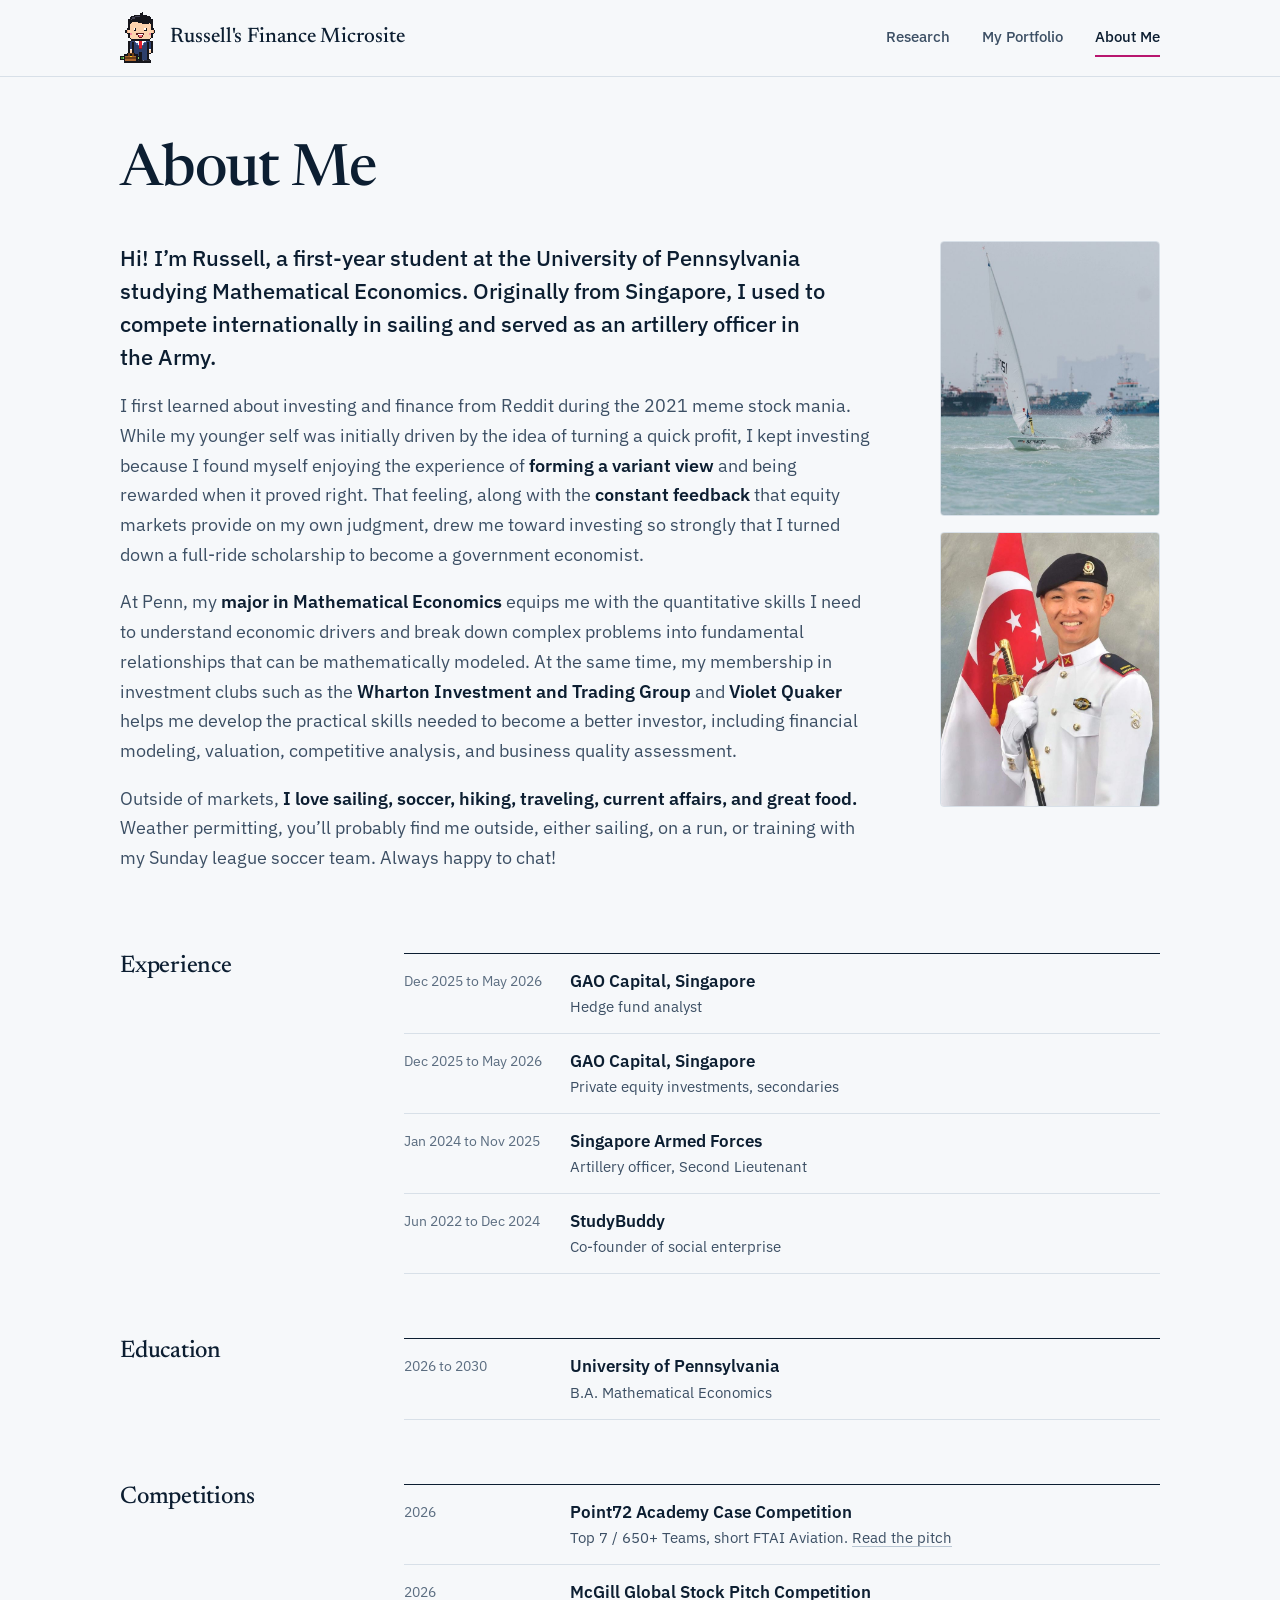
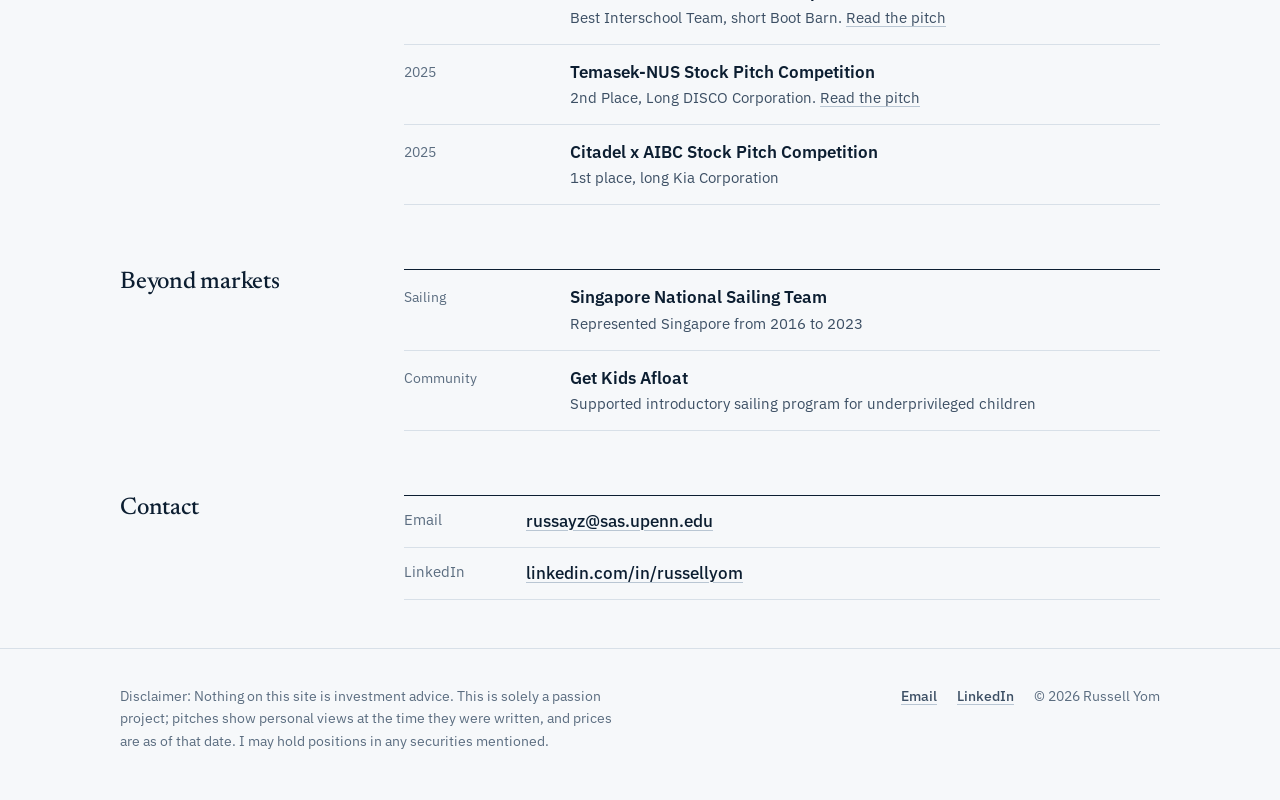
==== about/index.html @ e43e2efc "About Me: make the opening paragraph a larger lead Co-Authored-By: Claude Opus 5.5 <noreply@anthropi" ====
<!doctype html>
<html lang="en">
<head>
<meta charset="utf-8">
<meta name="viewport" content="width=device-width, initial-scale=1">
<meta name="robots" content="noindex, nofollow">
<meta name="googlebot" content="noindex, nofollow">
<title>About Me | Russell Yom</title>
<meta name="description" content="Russell Yom: Mathematical Economics at Penn, former hedge fund analyst at GAO Capital, Singapore national sailor.">
<meta name="author" content="Russell Yom">
<meta name="theme-color" content="#f6f8fa" media="(prefers-color-scheme: light)">
<meta name="theme-color" content="#0b1726" media="(prefers-color-scheme: dark)">
<meta property="og:type" content="website">
<meta property="og:site_name" content="Russell Yom">
<meta property="og:title" content="About Me | Russell Yom">
<meta property="og:description" content="Russell Yom: Mathematical Economics at Penn, former hedge fund analyst at GAO Capital, Singapore national sailor.">
<meta property="og:url" content="https://russayz.github.io/about/">
<meta property="og:image" content="https://russayz.github.io/assets/img/og.png">
<meta property="og:image:width" content="1200">
<meta property="og:image:height" content="630">
<meta name="twitter:card" content="summary_large_image">
<link rel="icon" href="/assets/img/favicon.svg?v=2" type="image/svg+xml">
<link rel="preload" href="/assets/fonts/newsreader-latin-opsz.woff2" as="font" type="font/woff2" crossorigin>
<link rel="preload" href="/assets/fonts/ibm-plex-sans-latin-400-normal.woff2" as="font" type="font/woff2" crossorigin>
<link rel="stylesheet" href="/assets/css/site.css?v=20261125g">
</head>
<body>
<a class="skip-link" href="#main">Skip to content</a>
<header class="site-header">
  <div class="wrap">
    <a class="brand" href="/" aria-label="Russell Yom, home"><img class="brand-mark" src="/assets/img/logo.svg?v=2" alt="" width="28" height="38"><span class="brand-name">Russell's Finance Microsite</span></a>
    <nav class="site-nav" aria-label="Main"><ul><li><a href="/research/">Research</a></li><li><a href="/track-record/">My Portfolio</a></li><li><a href="/about/" aria-current="page">About Me</a></li></ul></nav>
  </div>
</header>
<main id="main">
<div class="wrap">
  <header class="page-head">
    <h1>About Me</h1>
  </header>

  <!-- ===== ABOUT ME: write-up and two photos ===== -->
  <div class="about-me about-me-page">
    <div class="about-photos">
      <figure>
        <img src="/assets/img/about-sailing.jpg" alt="Russell racing a Laser dinghy through spray, with ships at anchor behind" width="720" height="900" loading="lazy">
      </figure>
      <figure>
        <img src="/assets/img/about-officer.jpg" alt="Russell in white ceremonial uniform holding a sword, in front of the Singapore flag" width="720" height="900" loading="lazy">
      </figure>
    </div>
    <div class="about-me-text prose">
      <p>Hi! I’m Russell, a first-year student at the University of Pennsylvania studying Mathematical Economics. Originally from Singapore, I used to compete internationally in sailing and served as an artillery officer in the Army.</p>
      <p>I first learned about investing and finance from Reddit during the 2021 meme stock mania. While my younger self was initially driven by the idea of turning a quick profit, I kept investing because I found myself enjoying the experience of <strong>forming a variant view</strong> and being rewarded when it proved right. That feeling, along with the <strong>constant feedback</strong> that equity markets provide on my own judgment, drew me toward investing so strongly that I turned down a full-ride scholarship to become a government economist.</p>
      <p>At Penn, my <strong>major in Mathematical Economics</strong> equips me with the quantitative skills I need to understand economic drivers and break down complex problems into fundamental relationships that can be mathematically modeled. At the same time, my membership in investment clubs such as the <strong>Wharton Investment and Trading Group</strong> and <strong>Violet Quaker</strong> helps me develop the practical skills needed to become a better investor, including financial modeling, valuation, competitive analysis, and business quality assessment.</p>
      <p>Outside of markets, <strong>I love sailing, soccer, hiking, traveling, current affairs, and great food.</strong> Weather permitting, you’ll probably find me outside, either sailing, on a run, or training with my Sunday league soccer team. Always happy to chat!</p>
    </div>
  </div>

  <div class="about-grid">
    <h2>Experience</h2>
    <ol class="timeline">
      <li><span class="when">Dec 2025 to May 2026</span><span class="what"><strong>GAO Capital, Singapore</strong><span>Hedge fund analyst</span>
      <li><span class="when">Dec 2025 to May 2026</span><span class="what"><strong>GAO Capital, Singapore</strong><span>Private equity investments, secondaries</span>
      <li><span class="when">Jan 2024 to Nov 2025</span><span class="what"><strong>Singapore Armed Forces</strong><span>Artillery officer, Second Lieutenant</span>
      <li><span class="when">Jun 2022 to Dec 2024</span><span class="what"><strong>StudyBuddy</strong><span>Co-founder of social enterprise</span>
    </ol>
  </div>

  <div class="about-grid">
    <h2>Education</h2>
    <ol class="timeline">
      <li><span class="when">2026 to 2030</span><span class="what"><strong>University of Pennsylvania</strong><span>B.A. Mathematical Economics</span></span></li>
    </ol>
  </div>

  <div class="about-grid">
    <h2>Competitions</h2>
    <ol class="timeline">
      <li><span class="when">2026</span><span class="what"><strong>Point72 Academy Case Competition</strong><span>Top 7 / 650+ Teams, short FTAI Aviation. <a href="/research/ftai-aviation/">Read the pitch</a></span></span></li>
      <li><span class="when">2026</span><span class="what"><strong>McGill Global Stock Pitch Competition</strong><span>Best Interschool Team, short Boot Barn. <a href="/research/boot-barn/">Read the pitch</a></span></span></li>
      <li><span class="when">2025</span><span class="what"><strong>Temasek-NUS Stock Pitch Competition</strong><span>2nd Place, Long DISCO Corporation. <a href="/research/disco/">Read the pitch</a></span></span></li>
      <li><span class="when">2025</span><span class="what"><strong>Citadel x AIBC Stock Pitch Competition</strong><span>1st place, long Kia Corporation</span></span></li>
    </ol>
  </div>

  <div class="about-grid">
    <h2>Beyond markets</h2>
    <ol class="timeline">
      <li><span class="when">Sailing</span><span class="what"><strong>Singapore National Sailing Team</strong><span>Represented Singapore from 2016 to 2023</span></span></li>
      <li><span class="when">Community</span><span class="what"><strong>Get Kids Afloat</strong><span>Supported introductory sailing program for underprivileged children</span>
    </ol>
  </div>

  <div class="about-grid" id="contact">
    <h2>Contact</h2>
    <ul class="contact-list">
      <li><span>Email</span><a href="mailto:russayz@sas.upenn.edu">russayz@sas.upenn.edu</a></li>
      <li><span>LinkedIn</span><a href="https://www.linkedin.com/in/russellyom" rel="noopener">linkedin.com/in/russellyom</a></li>
    </ul>
  </div>
</div>
</main>
<footer class="site-footer">
  <div class="wrap footer-grid">
    <p>Disclaimer: Nothing on this site is investment advice. This is solely a passion project; pitches show personal views at the time they were written, and prices are as of that date. I may hold positions in any securities mentioned.</p>
    <ul class="footer-links">
      <li><a href="mailto:russayz@sas.upenn.edu">Email</a></li>
      <li><a href="https://www.linkedin.com/in/russellyom" rel="noopener">LinkedIn</a></li>
      <li><span>&copy; 2026 Russell Yom</span></li>
    </ul>
  </div>
</footer>
</body>
</html>
---- assets/css/site.css ----
/* Russell Yom: site styles
   Palette: cool chart-paper white, navy ink, chart magenta for the track record line. */

@font-face {
  font-family: "Newsreader";
  font-style: normal;
  font-weight: 200 800;
  font-display: swap;
  src: url("/assets/fonts/newsreader-latin-opsz.woff2") format("woff2-variations"),
       url("/assets/fonts/newsreader-latin-opsz.woff2") format("woff2");
}
@font-face {
  font-family: "IBM Plex Sans";
  font-style: normal;
  font-weight: 400;
  font-display: swap;
  src: url("/assets/fonts/ibm-plex-sans-latin-400-normal.woff2") format("woff2");
}
@font-face {
  font-family: "IBM Plex Sans";
  font-style: italic;
  font-weight: 400;
  font-display: swap;
  src: url("/assets/fonts/ibm-plex-sans-latin-400-italic.woff2") format("woff2");
}
@font-face {
  font-family: "IBM Plex Sans";
  font-style: normal;
  font-weight: 500;
  font-display: swap;
  src: url("/assets/fonts/ibm-plex-sans-latin-500-normal.woff2") format("woff2");
}
@font-face {
  font-family: "IBM Plex Sans";
  font-style: normal;
  font-weight: 600;
  font-display: swap;
  src: url("/assets/fonts/ibm-plex-sans-latin-600-normal.woff2") format("woff2");
}

:root {
  color-scheme: light;
  --paper: #f6f8fa;
  --surface: #ffffff;
  --ink: #0c1e31;
  --ink-2: #3c4f64;
  --ink-3: #5b6d80;
  --rule: #d8e0e8;
  --rule-strong: #b9c6d3;
  --grid: #e3eaf0;
  --tint: #eaf2f7;
  --accent: #b8166f;
  --accent-ink: #9c105d;
  --long-ink: #0d6a41;
  --long-bg: #e2f2e9;
  --short-ink: #a3211a;
  --short-bg: #fbe8e5;
  --bar: #3c5a78;

  /* chart series: validated categorical set (light surface) */
  --s-portfolio: #b8166f;
  --s-spx: #2a78d6;
  --s-vt: #159a6c;
  --s-efa: #d99400;

  --serif: "Newsreader", "Iowan Old Style", "Palatino Linotype", Georgia, serif;
  --sans: "IBM Plex Sans", "Helvetica Neue", Arial, system-ui, sans-serif;

  --measure: 80ch;
  --wrap: 1120px;
  --gutter: clamp(20px, 4vw, 40px);
  --radius: 6px;
}

@media (prefers-color-scheme: dark) {
  :root {
    color-scheme: dark;
    --paper: #0b1726;
    --surface: #0f1d2e;
    --ink: #e8eef4;
    --ink-2: #b6c3d0;
    --ink-3: #8fa0b2;
    --rule: #22364b;
    --rule-strong: #34506b;
    --grid: #1b2d42;
    --tint: #102338;
    --accent: #de52a3;
    --accent-ink: #ef7dbd;
    --long-ink: #5fd09c;
    --long-bg: #103424;
    --short-ink: #ff8a7e;
    --short-bg: #3a1714;
    --bar: #7fa4c8;

    --s-portfolio: #de52a3;
    --s-spx: #4489dc;
    --s-vt: #0e9f6a;
    --s-efa: #c08410;
  }
}

/* ---------- base ---------- */
*, *::before, *::after { box-sizing: border-box; }
html { -webkit-text-size-adjust: 100%; scroll-behavior: smooth; }
@media (prefers-reduced-motion: reduce) { html { scroll-behavior: auto; } }
body {
  margin: 0;
  background: var(--paper);
  color: var(--ink);
  font-family: var(--sans);
  font-size: 17px;
  line-height: 1.6;
  font-kerning: normal;
  text-rendering: optimizeLegibility;
  -webkit-font-smoothing: antialiased;
}
img { max-width: 100%; height: auto; display: block; }
a { color: inherit; text-decoration-color: var(--rule-strong); text-underline-offset: 0.2em; text-decoration-thickness: 1px; }
a:hover { color: var(--accent-ink); text-decoration-color: currentColor; }
:focus-visible { outline: 2px solid var(--accent); outline-offset: 3px; border-radius: 2px; }
p { margin: 0; }
h1, h2, h3, h4 { margin: 0; font-family: var(--serif); font-weight: 500; font-optical-sizing: auto; color: var(--ink); text-wrap: balance; }
h1 { font-size: clamp(38px, 5.2vw, 58px); line-height: 1.04; letter-spacing: -0.018em; }
h2 { font-size: clamp(26px, 2.6vw, 32px); line-height: 1.15; letter-spacing: -0.01em; }
h3 { font-size: 23px; line-height: 1.2; letter-spacing: -0.005em; }
h4 { font-family: var(--sans); font-size: 15px; font-weight: 600; line-height: 1.4; }
small, .small { font-size: 14px; }
strong { font-weight: 600; }
.num { font-variant-numeric: tabular-nums; }
.muted { color: var(--ink-3); }
.flow > * + * { margin-top: 1em; }
.prose { max-width: var(--measure); }
.prose p + p { margin-top: 1em; }
.visually-hidden { position: absolute !important; width: 1px; height: 1px; overflow: hidden; clip: rect(0 0 0 0); white-space: nowrap; }

.skip-link { position: absolute; left: 12px; top: -48px; background: var(--ink); color: var(--paper); padding: 8px 14px; border-radius: 4px; z-index: 10; text-decoration: none; }
.skip-link:focus { top: 12px; color: var(--paper); }

.wrap { max-width: var(--wrap); margin-inline: auto; padding-inline: var(--gutter); }

/* ---------- header ---------- */
.site-header { border-bottom: 1px solid var(--rule); background: var(--paper); }
.site-header .wrap { display: flex; align-items: center; justify-content: space-between; gap: 24px; min-height: 76px; }
.brand { display: inline-flex; align-items: center; gap: 12px; text-decoration: none; color: var(--ink); }
.brand:hover { color: var(--ink); }
.brand-mark { width: auto; height: 52px; flex: none; image-rendering: pixelated; }
.brand-name { font-family: var(--serif); font-size: 21px; font-weight: 500; letter-spacing: -0.005em; }
.site-nav ul { display: flex; gap: clamp(14px, 3vw, 32px); list-style: none; margin: 0; padding: 0; }
.site-nav a { display: inline-block; padding: 6px 0; font-size: 15px; font-weight: 500; color: var(--ink-2); text-decoration: none; border-bottom: 2px solid transparent; }
.site-nav a:hover { color: var(--ink); border-bottom-color: var(--rule-strong); }
.site-nav a[aria-current="page"] { color: var(--ink); border-bottom-color: var(--accent); }

@media (max-width: 560px) {
  .site-header .wrap { flex-direction: column; align-items: flex-start; gap: 4px; padding-block: 14px 6px; }
  .site-nav ul { gap: 22px; }
}

/* ---------- sections ---------- */
.section { padding-block: clamp(48px, 7vw, 84px); }
.section + .section { border-top: 1px solid var(--rule); }
.section-head { display: grid; grid-template-columns: minmax(0, 1fr) auto; align-items: baseline; column-gap: 16px; margin-bottom: 28px; }
.section-head > div { display: contents; }
.section-head h2 { grid-column: 1; grid-row: 1; }
.section-head .section-link { grid-column: 2; grid-row: 1; }
.section-head p { grid-column: 1 / -1; color: var(--ink-3); font-size: 15px; margin-top: 6px; }
.section-link { font-size: 15px; font-weight: 500; white-space: nowrap; }

/* ---------- hero ---------- */
.hero { padding-block: clamp(40px, 6vw, 76px) clamp(36px, 5vw, 56px); }
.hero-grid { display: grid; grid-template-columns: minmax(0, 1fr) minmax(0, 1.08fr); gap: clamp(32px, 5vw, 64px); align-items: start; }
.hero-name { font-size: clamp(52px, 8.4vw, 96px); line-height: 0.95; letter-spacing: -0.03em; font-weight: 500; }
.hero-lede { margin-top: 28px; font-size: 19px; line-height: 1.55; color: var(--ink-2); max-width: 34ch; }
.hero-lede strong { color: var(--ink); font-weight: 500; }
.hero-actions { margin-top: 30px; display: flex; flex-wrap: wrap; gap: 12px; }
.hero-facts { margin: 36px 0 0; padding: 0; list-style: none; border-top: 1px solid var(--rule); max-width: 440px; }
.hero-facts li { display: grid; grid-template-columns: 112px 1fr; gap: 12px; padding: 10px 0; border-bottom: 1px solid var(--rule); font-size: 15px; color: var(--ink-2); }
.hero-facts span:first-child { color: var(--ink-3); }

@media (max-width: 900px) {
  .hero-grid { grid-template-columns: 1fr; }
}

/* ---------- buttons ---------- */
.btn { display: inline-flex; align-items: center; gap: 8px; min-height: 44px; padding: 10px 18px; border-radius: 4px; font-size: 15px; font-weight: 500; text-decoration: none; border: 1px solid var(--rule-strong); color: var(--ink); background: var(--surface); }
.btn:hover { border-color: var(--ink); color: var(--ink); }
.btn-primary { background: var(--ink); border-color: var(--ink); color: var(--paper); }
.btn-primary:hover { background: var(--accent); border-color: var(--accent); color: #fff; }
.btn svg { width: 16px; height: 16px; flex: none; }

/* ---------- track record panel (home) ---------- */
.record-panel { background: var(--tint); border: 1px solid var(--rule); border-radius: var(--radius); padding: clamp(20px, 3vw, 28px); }
.record-top { display: block; }
.record-label { font-size: 15px; color: var(--ink-2); }
.record-figure { font-family: var(--sans); font-weight: 600; font-size: clamp(48px, 6vw, 64px); line-height: 1; letter-spacing: -0.02em; margin-top: 8px; }
.record-sub { font-size: 14px; color: var(--ink-3); margin-top: 8px; }
.record-compare { list-style: none; margin: 16px 0 0; padding: 0; display: flex; flex-wrap: wrap; gap: 6px 22px; font-size: 14px; color: var(--ink-2); }
.record-compare li { display: inline-flex; align-items: center; gap: 8px; }
.record-compare b { font-weight: 600; color: var(--ink); font-variant-numeric: tabular-nums; }
.record-foot { margin-top: 14px; display: flex; justify-content: space-between; gap: 12px; flex-wrap: wrap; font-size: 14px; color: var(--ink-3); }
.record-foot a { font-weight: 500; color: var(--ink); }

.key { display: inline-block; width: 16px; height: 0; border-top: 2px solid; border-radius: 2px; flex: none; }
.key-portfolio { border-color: var(--s-portfolio); border-top-width: 3px; }
.key-spx { border-color: var(--s-spx); }
.key-vt { border-color: var(--s-vt); }
.key-efa { border-color: var(--s-efa); }

/* ---------- charts ---------- */
.chart { position: relative; margin-top: 18px; }
.chart svg { display: block; width: 100%; height: auto; overflow: visible; }
.chart:focus-visible { outline-offset: 6px; }
.chart .grid line { stroke: var(--grid); stroke-width: 1; shape-rendering: crispEdges; }
.chart .grid line.zero { stroke: var(--rule-strong); }
.chart .axis text { fill: var(--ink-3); font-family: var(--sans); font-size: 12px; font-variant-numeric: tabular-nums; }
.chart .series path.line { fill: none; stroke-width: 2; stroke-linejoin: round; stroke-linecap: round; }
.chart .series.is-portfolio path.line { stroke-width: 2.5; }
.chart .series path.wash { stroke: none; opacity: 0.1; }
.chart .end-dot { stroke: var(--chart-surface, var(--surface)); stroke-width: 2; }
.chart .end-label { font-family: var(--sans); font-size: 12.5px; fill: var(--ink-2); font-variant-numeric: tabular-nums; }
.chart .end-label .v { font-weight: 600; fill: var(--ink); }
.chart .leader { stroke: var(--rule-strong); stroke-width: 1; }
.chart .crosshair { stroke: var(--ink-3); stroke-width: 1; shape-rendering: crispEdges; }
.chart .hover-dot { stroke: var(--chart-surface, var(--surface)); stroke-width: 2; }
.chart .draw-in { stroke-dasharray: var(--len); stroke-dashoffset: var(--len); animation: draw 1.6s cubic-bezier(.4,.1,.2,1) .25s forwards; }
@keyframes draw { to { stroke-dashoffset: 0; } }
@media (prefers-reduced-motion: reduce) { .chart .draw-in { animation: none; stroke-dashoffset: 0; } }

.record-panel .chart { --chart-surface: var(--tint); }

.tooltip { position: absolute; top: 0; left: 0; pointer-events: none; background: var(--surface); border: 1px solid var(--rule); border-radius: 4px; padding: 8px 10px; font-size: 13px; line-height: 1.45; box-shadow: 0 4px 16px rgba(12, 30, 49, 0.10); min-width: 168px; opacity: 0; transition: opacity .12s; z-index: 3; }
.tooltip.is-on { opacity: 1; }
.tooltip .t-date { color: var(--ink-3); margin-bottom: 4px; }
.tooltip .t-row { display: grid; grid-template-columns: 16px auto 1fr; align-items: center; gap: 8px; }
.tooltip .t-row b { font-weight: 600; font-variant-numeric: tabular-nums; text-align: left; }
.tooltip .t-row span:last-child { color: var(--ink-3); }

.legend { display: flex; flex-wrap: wrap; gap: 8px 20px; margin: 0; padding: 0; list-style: none; font-size: 14px; color: var(--ink-2); }
.legend li { display: inline-flex; align-items: center; gap: 8px; }

.toggles { display: flex; flex-wrap: wrap; gap: 8px; margin: 0; padding: 0; border: 0; }
.toggles legend { font-size: 14px; color: var(--ink-3); margin-bottom: 8px; padding: 0; }
.toggle { position: relative; }
.toggle input { position: absolute; opacity: 0; inset: 0; margin: 0; cursor: pointer; }
.toggle span { display: inline-flex; align-items: center; gap: 8px; min-height: 36px; padding: 6px 12px; border: 1px solid var(--rule-strong); border-radius: 999px; font-size: 14px; color: var(--ink-3); background: var(--surface); }
.toggle input:checked + span { color: var(--ink); border-color: var(--ink-2); }
.toggle input:not(:checked) + span .key { opacity: 0.35; }
.toggle input:focus-visible + span { outline: 2px solid var(--accent); outline-offset: 2px; }
.toggle.is-locked span { border-style: solid; color: var(--ink); cursor: default; }

.data-table { margin-top: 18px; font-size: 14px; }
.data-table summary { cursor: pointer; color: var(--ink-2); font-weight: 500; width: fit-content; }
.data-table summary:hover { color: var(--ink); }
.table-scroll { overflow-x: auto; margin-top: 12px; border: 1px solid var(--rule); border-radius: 4px; background: var(--surface); max-height: 420px; }

/* ---------- tables ---------- */
table { border-collapse: collapse; width: 100%; font-size: 15px; }
th, td { text-align: left; padding: 10px 14px; border-bottom: 1px solid var(--rule); vertical-align: top; }
thead th { font-size: 13px; font-weight: 500; color: var(--ink-3); background: var(--paper); position: sticky; top: 0; }
td.r, th.r { text-align: right; font-variant-numeric: tabular-nums; }
tbody tr:last-child td { border-bottom: 0; }
.table-wrap { overflow-x: auto; border-top: 1px solid var(--ink); }
.table-wrap table th, .table-wrap table td { padding-inline: 0 18px; }
.table-wrap thead th { background: transparent; position: static; }
.table-wrap td.r:last-child, .table-wrap th.r:last-child { padding-right: 0; }

/* ---------- call tags ---------- */
.call { display: inline-flex; align-items: center; gap: 6px; padding: 3px 10px 3px 8px; border-radius: 999px; font-size: 13px; font-weight: 600; line-height: 1.3; white-space: nowrap; }
.call svg { width: 12px; height: 12px; }
.call-long { color: var(--long-ink); background: var(--long-bg); }
.call-short { color: var(--short-ink); background: var(--short-bg); }

.meta { display: flex; flex-wrap: wrap; align-items: center; gap: 6px 16px; font-size: 14px; color: var(--ink-3); }
.ticker { font-weight: 600; color: var(--ink-2); letter-spacing: 0.01em; }

/* ---------- research list ---------- */
.research-list { list-style: none; margin: 0; padding: 0; border-top: 1px solid var(--ink); }
.research-item { display: grid; grid-template-columns: minmax(0, 0.92fr) minmax(0, 1.2fr); gap: clamp(20px, 4vw, 44px); padding-block: clamp(24px, 4vw, 36px); border-bottom: 1px solid var(--rule); align-items: start; }
.research-thumb { display: block; border: 1px solid var(--rule); border-radius: 4px; overflow: hidden; background: var(--surface); aspect-ratio: 16 / 9; }
.research-thumb img { width: 100%; height: 100%; object-fit: cover; transition: transform .4s ease; }
.research-thumb:hover img { transform: scale(1.02); }
@media (prefers-reduced-motion: reduce) { .research-thumb img { transition: none; } .research-thumb:hover img { transform: none; } }
.research-body h3 { margin-top: 12px; font-size: clamp(24px, 2.4vw, 30px); }
.research-body h3 a { text-decoration: none; }
.research-body h3 a:hover { color: var(--ink); text-decoration: underline; text-decoration-color: var(--accent); text-decoration-thickness: 2px; }
.research-dek { margin-top: 10px; color: var(--ink-2); max-width: 80ch; }
.research-figs { display: grid; grid-template-columns: repeat(3, minmax(0, max-content)); gap: 0 28px; margin: 18px 0 0; }
.research-figs div { display: flex; flex-direction: column-reverse; }
.research-figs dt { font-size: 13px; color: var(--ink-3); }
.research-figs dd { margin: 0; font-size: 18px; font-weight: 600; font-variant-numeric: tabular-nums; }
.research-venue { margin-top: 14px; font-size: 14px; color: var(--ink-3); }
.research-venue a { font-weight: 500; color: var(--ink); }
@media (max-width: 760px) {
  .research-item { grid-template-columns: 1fr; }
  .research-figs { grid-template-columns: repeat(3, minmax(0, 1fr)); gap: 0 16px; }
}

/* ---------- about strip (home) ---------- */
.about-strip { display: grid; grid-template-columns: minmax(0, 1fr) minmax(0, 1fr); gap: clamp(24px, 5vw, 64px); }
.timeline { list-style: none; margin: 0; padding: 0; border-top: 1px solid var(--ink); }
.timeline li { display: grid; grid-template-columns: 150px minmax(0, 1fr); gap: 16px; padding: 14px 0; border-bottom: 1px solid var(--rule); }
.timeline .when { font-size: 14px; color: var(--ink-3); font-variant-numeric: tabular-nums; padding-top: 2px; }
.timeline .what strong { display: block; font-weight: 600; }
.timeline .what span { display: block; color: var(--ink-2); font-size: 15px; }
.timeline .what p { margin-top: 6px; font-size: 15px; color: var(--ink-2); }
@media (max-width: 760px) {
  .about-strip { grid-template-columns: 1fr; }
  .timeline li { grid-template-columns: 1fr; gap: 2px; }
}

/* ---------- page header (inner pages) ---------- */
.page-head { padding-block: clamp(36px, 6vw, 64px) clamp(28px, 4vw, 40px); }
.crumbs { font-size: 14px; color: var(--ink-3); margin-bottom: 18px; }
.crumbs a { color: var(--ink-2); }
.page-head .lede { margin-top: 18px; font-size: 19px; color: var(--ink-2); max-width: 80ch; }
.page-head .meta { margin-bottom: 16px; }
.pitch-sub { margin-top: 14px; font-family: var(--serif); font-size: clamp(21px, 2.3vw, 26px); line-height: 1.3; color: var(--ink-2); max-width: 40ch; }
.team { margin-top: 18px; font-size: 15px; color: var(--ink-3); max-width: 80ch; }

/* key figures */
.figures { display: grid; grid-template-columns: repeat(4, minmax(0, 1fr)); margin: 0; border-top: 1px solid var(--ink); border-bottom: 1px solid var(--rule); }
.figures div { padding: 16px 20px 18px 0; display: flex; flex-direction: column-reverse; gap: 2px; }
.figures div + div { padding-left: 20px; border-left: 1px solid var(--rule); }
.figures dt { font-size: 13px; color: var(--ink-3); }
.figures dd { margin: 0; font-size: clamp(22px, 2.6vw, 30px); font-weight: 600; letter-spacing: -0.01em; line-height: 1.15; }
.figures dd small { font-size: 14px; font-weight: 500; color: var(--ink-3); letter-spacing: 0; }
@media (max-width: 760px) {
  .figures { grid-template-columns: repeat(2, minmax(0, 1fr)); }
  .figures div:nth-child(3) { padding-left: 0; border-left: 0; }
  .figures div:nth-child(n+3) { border-top: 1px solid var(--rule); }
}
.pitch-actions { display: flex; flex-wrap: wrap; gap: 12px; margin-top: 24px; }

/* pitch body */
.pitch-section { padding-block: clamp(36px, 5vw, 56px); border-top: 1px solid var(--rule); }
.pitch-section > h2 { margin-bottom: 20px; }
.pitch-section .intro { color: var(--ink-2); max-width: var(--measure); margin-bottom: 24px; }
.slide { margin: 0; }
.slide img { border: 1px solid var(--rule); border-radius: 4px; background: var(--surface); }
.slide figcaption { margin-top: 10px; font-size: 14px; color: var(--ink-3); }

.versus { border-top: 1px solid var(--ink); }
.versus-head, .versus-row { display: grid; grid-template-columns: minmax(150px, 0.8fr) minmax(0, 1fr) minmax(0, 1fr); gap: 24px; }
.versus-head { padding: 10px 0; font-size: 13px; color: var(--ink-3); border-bottom: 1px solid var(--rule); }
.versus-row { padding: 20px 0; border-bottom: 1px solid var(--rule); }
.versus-row h3 { font-size: 20px; }
.versus-row .num-label { display: block; font-family: var(--sans); font-size: 13px; color: var(--ink-3); font-weight: 400; margin-bottom: 4px; }
.versus-row p { font-size: 16px; color: var(--ink-2); }
.versus-row .ours { color: var(--ink); }
.versus-row .col-label { display: none; }
@media (max-width: 760px) {
  .versus-head { display: none; }
  .versus-row { grid-template-columns: 1fr; gap: 10px; }
  .versus-row .col-label { display: block; font-size: 13px; color: var(--ink-3); margin-bottom: 2px; }
}

.two-col { display: grid; grid-template-columns: minmax(0, 1fr) minmax(0, 1fr); gap: clamp(24px, 4vw, 48px); }
@media (max-width: 860px) { .two-col { grid-template-columns: 1fr; } }

.list-plain { list-style: none; margin: 0; padding: 0; }
.list-plain li { padding: 14px 0; border-bottom: 1px solid var(--rule); }
.list-plain li:first-child { border-top: 1px solid var(--ink); }
.list-plain h4 { margin-bottom: 4px; }
.list-plain p { font-size: 15px; color: var(--ink-2); }
.list-plain .when { display: block; font-size: 13px; color: var(--ink-3); margin-bottom: 2px; }

.bullets { margin: 0; padding-left: 1.1em; }
.bullets li + li { margin-top: 6px; }
.bullets li::marker { color: var(--ink-3); }

.deck-frame { border: 1px solid var(--rule); border-radius: 4px; overflow: hidden; background: var(--surface); }
.deck-frame object, .deck-frame iframe { display: block; width: 100%; height: min(78vh, 760px); border: 0; }
.deck-fallback { padding: 24px; color: var(--ink-2); }

.pitch-next { display: flex; justify-content: space-between; gap: 16px; flex-wrap: wrap; padding-block: 28px 8px; border-top: 1px solid var(--rule); font-size: 15px; }
.pitch-next a { font-weight: 500; }

/* ---------- track record page ---------- */
.stats { display: grid; grid-template-columns: repeat(4, minmax(0, 1fr)); margin: 0; border-top: 1px solid var(--ink); }
.stats div { padding: 18px 18px 20px 0; border-bottom: 1px solid var(--rule); display: flex; flex-direction: column-reverse; justify-content: flex-end; gap: 4px; }
.stats div:not(:nth-child(4n+1)) { padding-left: 18px; border-left: 1px solid var(--rule); }
.stats dt { font-size: 14px; color: var(--ink-2); }
.stats dt span { display: block; font-size: 13px; color: var(--ink-3); }
.stats dd { margin: 0; font-size: clamp(24px, 2.5vw, 32px); font-weight: 600; letter-spacing: -0.015em; line-height: 1.1; white-space: nowrap; }
.stats dd small { font-size: 0.5em; font-weight: 500; color: var(--ink-3); letter-spacing: 0; }
@media (max-width: 1000px) {
  .stats { grid-template-columns: repeat(2, minmax(0, 1fr)); }
  .stats div:not(:nth-child(4n+1)) { padding-left: 0; border-left: 0; }
  .stats div:nth-child(2n) { padding-left: 20px; border-left: 1px solid var(--rule); }
}

.chart-card { background: var(--surface); border: 1px solid var(--rule); border-radius: var(--radius); padding: clamp(16px, 3vw, 28px); }
.chart-card .chart { --chart-surface: var(--surface); }
.chart-card .series path.wash { opacity: 0.06; }
.chart-controls { display: flex; flex-wrap: wrap; justify-content: space-between; align-items: flex-end; gap: 16px; }
.chart-title { font-size: 15px; color: var(--ink-2); }
.chart-title b { display: block; font-family: var(--serif); font-weight: 500; font-size: 22px; color: var(--ink); }

.ctr { display: grid; grid-template-columns: minmax(0, 1fr) minmax(0, 1fr); gap: clamp(24px, 4vw, 48px); }
@media (max-width: 760px) { .ctr { grid-template-columns: 1fr; } }
.ctr-list { list-style: none; margin: 0; padding: 0; border-top: 1px solid var(--ink); }
.ctr-list li { display: grid; grid-template-columns: minmax(0, 1.1fr) minmax(0, 1fr) 64px; gap: 14px; align-items: center; padding: 11px 0; border-bottom: 1px solid var(--rule); font-size: 15px; }
.ctr-list .who b { display: block; font-weight: 600; }
.ctr-list .who span { display: block; font-size: 13px; color: var(--ink-3); white-space: nowrap; overflow: hidden; text-overflow: ellipsis; }
.ctr-bar { position: relative; height: 12px; }
.ctr-bar i { position: absolute; top: 0; height: 12px; background: var(--bar); border-radius: 0 4px 4px 0; }
.ctr-bar.neg i { right: 0; border-radius: 4px 0 0 4px; }
.ctr-list .v { text-align: right; font-weight: 600; font-variant-numeric: tabular-nums; }

.notes { font-size: 14px; color: var(--ink-3); max-width: 80ch; }
.notes p + p { margin-top: 8px; }

/* ---------- about page ---------- */
.about-grid { display: grid; grid-template-columns: 220px minmax(0, 1fr); gap: clamp(24px, 5vw, 64px); }
.about-grid + .about-grid { margin-top: clamp(40px, 6vw, 64px); }
.about-grid > h2 { font-size: 24px; }
@media (max-width: 760px) { .about-grid { grid-template-columns: 1fr; gap: 16px; } }

.contact-list { list-style: none; margin: 0; padding: 0; border-top: 1px solid var(--ink); }
.contact-list li { display: grid; grid-template-columns: 110px minmax(0, 1fr); gap: 12px; padding: 12px 0; border-bottom: 1px solid var(--rule); }
.contact-list span { color: var(--ink-3); font-size: 15px; }
.contact-list a { font-weight: 500; overflow-wrap: anywhere; }

/* ---------- footer ---------- */
.site-footer { border-top: 1px solid var(--rule); padding-block: 36px 48px; margin-top: clamp(24px, 4vw, 48px); font-size: 14px; color: var(--ink-3); }
.footer-grid { display: flex; flex-wrap: wrap; justify-content: space-between; gap: 18px 40px; }
.footer-grid p { max-width: 62ch; }
.footer-links { display: flex; gap: 20px; list-style: none; margin: 0; padding: 0; }
.footer-links a { color: var(--ink-2); font-weight: 500; }

/* ---------- print ---------- */
@media print {
  .site-header nav, .hero-actions, .pitch-actions, .data-table, .toggles, .skip-link { display: none !important; }
  body { background: #fff; font-size: 12pt; }
  .record-panel, .chart-card { break-inside: avoid; }
}

/* heading reset for the small panel label */
.record-label { font-family: var(--sans); font-weight: 400; letter-spacing: 0; line-height: 1.4; }
.hero + .section { padding-top: clamp(36px, 5vw, 56px); border-top: 1px solid var(--rule); }

/* review pass additions */
.record-risk { display: grid; grid-template-columns: repeat(4, auto); gap: 0; margin: 16px 0 0; border-top: 1px solid var(--rule); }
.record-risk div { display: flex; flex-direction: column-reverse; padding: 12px 12px 0 0; }
.record-risk div + div { padding-left: 12px; border-left: 1px solid var(--rule); }
.record-risk dt { font-size: 13px; color: var(--ink-3); }
.record-risk dd { margin: 0; font-size: 18px; font-weight: 600; }
@media (max-width: 520px) {
  .record-risk { grid-template-columns: repeat(2, minmax(0, 1fr)); }
  .record-risk div:nth-child(3) { padding-left: 0; border-left: 0; }
}
.toc { display: flex; flex-wrap: wrap; gap: 6px 22px; margin-top: 22px; font-size: 14px; }
.toc a { color: var(--ink-2); text-decoration: none; border-bottom: 1px solid var(--rule-strong); }
.toc a:hover { color: var(--accent-ink); border-bottom-color: currentColor; }
.methods { list-style: none; margin: 0; padding: 0; display: grid; grid-template-columns: repeat(2, minmax(0, 1fr)); column-gap: clamp(24px, 4vw, 48px); border-top: 1px solid var(--ink); }
.methods li { padding: 16px 0 18px; border-bottom: 1px solid var(--rule); }
.methods h4 { margin-bottom: 4px; }
.methods p { font-size: 15px; color: var(--ink-2); }
@media (max-width: 760px) { .methods { grid-template-columns: 1fr; } }
.pitch-section { scroll-margin-top: 16px; }
.record-risk div { justify-content: flex-end; }
.record-risk dt { white-space: nowrap; }
@media (min-width: 901px) and (max-width: 1180px) { .record-risk dt { font-size: 12px; } }
@media (min-width: 901px) and (max-width: 959px) {
  .record-risk { grid-template-columns: repeat(2, minmax(0, 1fr)); }
  .record-risk div:nth-child(3) { padding-left: 0; border-left: 0; }
}
.record-sub span { white-space: nowrap; }

/* about me: write-up with small photos at the side */
.about-me { display: grid; grid-template-columns: minmax(0, 1fr) 220px; gap: clamp(28px, 5vw, 72px); align-items: start; }
.about-me-text { grid-column: 1; grid-row: 1; }
.about-photos { grid-column: 2; grid-row: 1; display: grid; gap: 16px; }
.about-me-text p { font-size: 18px; line-height: 1.65; color: var(--ink-2); }
.about-me-text p:first-of-type { color: var(--ink); font-size: clamp(19px, 1.9vw, 22px); line-height: 1.5; font-weight: 500; margin-bottom: 0.4em; text-wrap: pretty; }
.about-me-text strong { color: var(--ink); font-weight: 600; }
.about-me-text h2 + p { margin-top: 18px; }
.about-photos figure { margin: 0; }
.about-photos img { width: 100%; aspect-ratio: 4 / 5; object-fit: cover; border-radius: 4px; border: 1px solid var(--rule); background: var(--surface); }
.about-photos figcaption { margin-top: 6px; font-size: 12.5px; line-height: 1.4; color: var(--ink-3); }
.about-me-page { margin-bottom: clamp(48px, 7vw, 80px); }
@media (max-width: 860px) {
  .about-me { grid-template-columns: minmax(0, 1fr) 170px; gap: 28px; }
}
@media (max-width: 600px) {
  .about-me { display: block; }
  .about-me::after { content: ""; display: table; clear: both; }
  .about-photos { float: right; width: 36%; max-width: 150px; margin: 4px 0 12px 16px; gap: 10px; }
  .about-me-text p { font-size: 17px; }
}

@media (max-width: 560px) { .brand-mark { height: 39px; } }
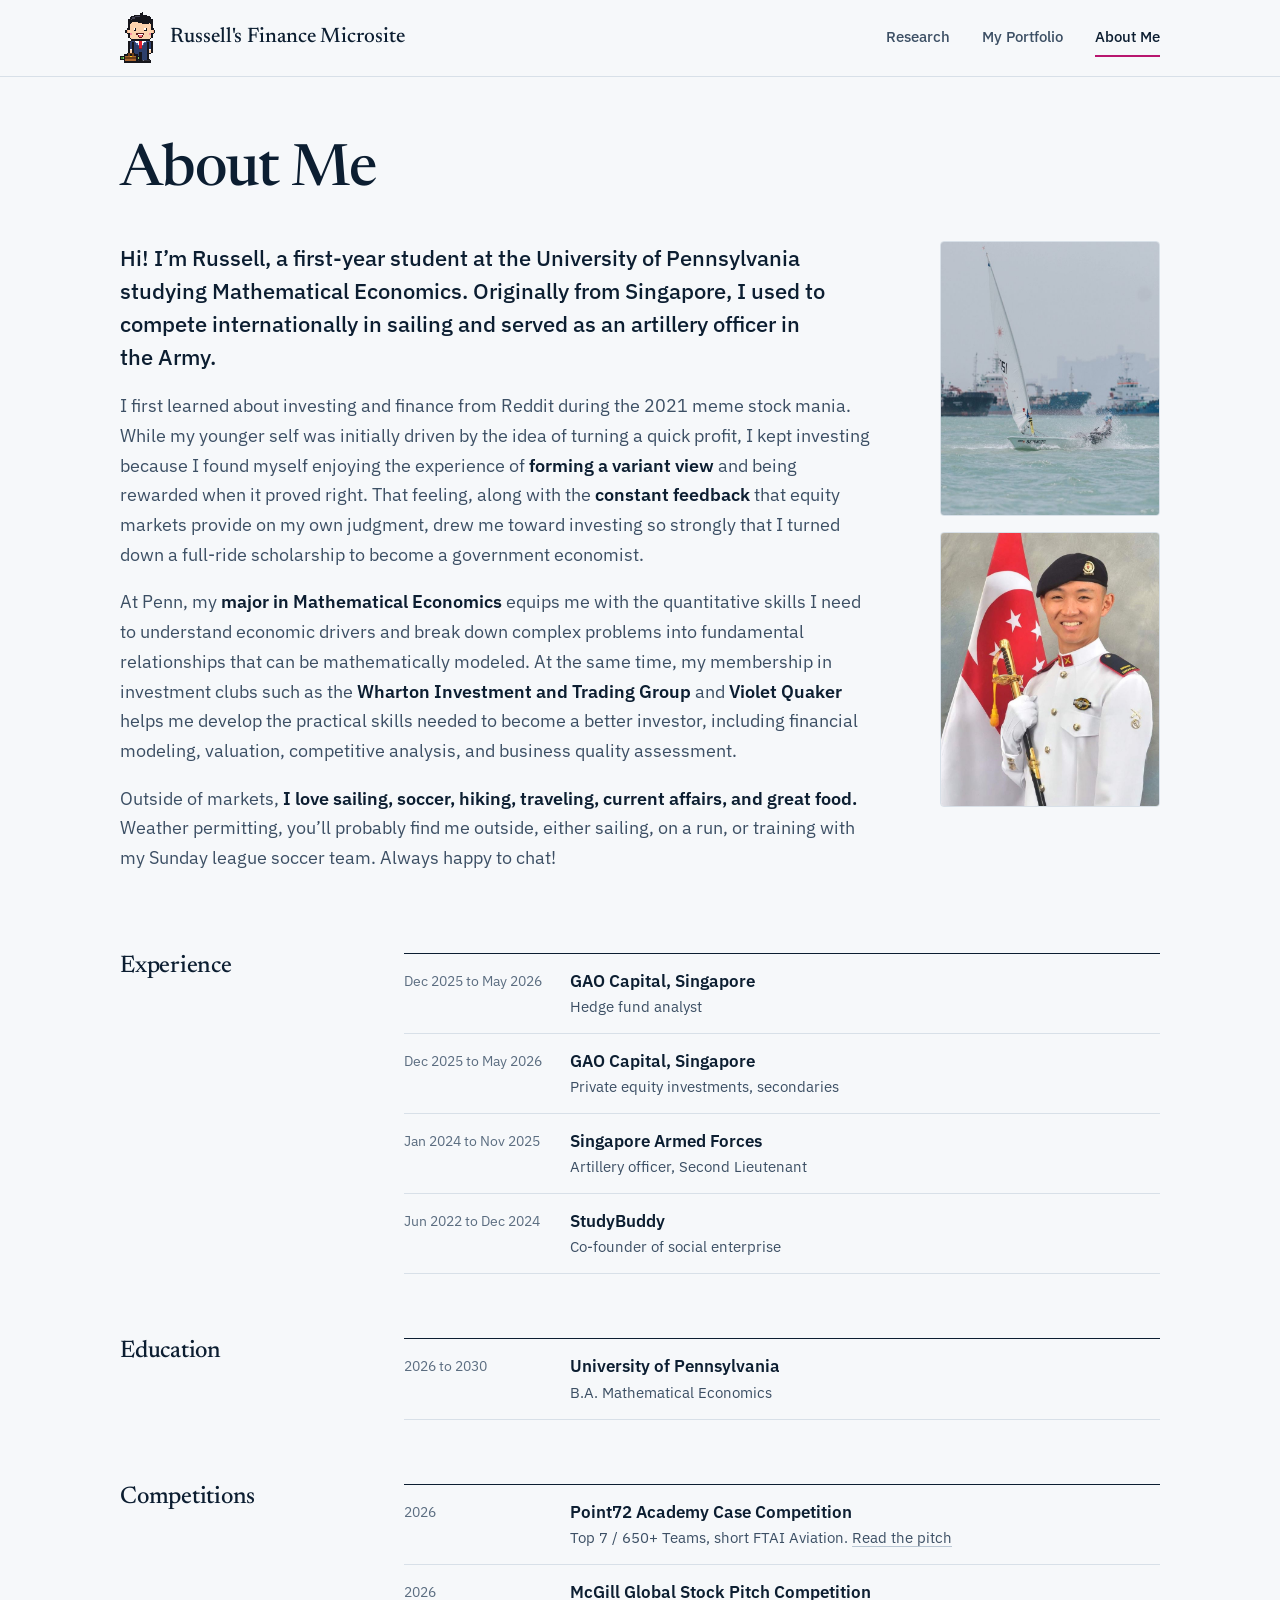
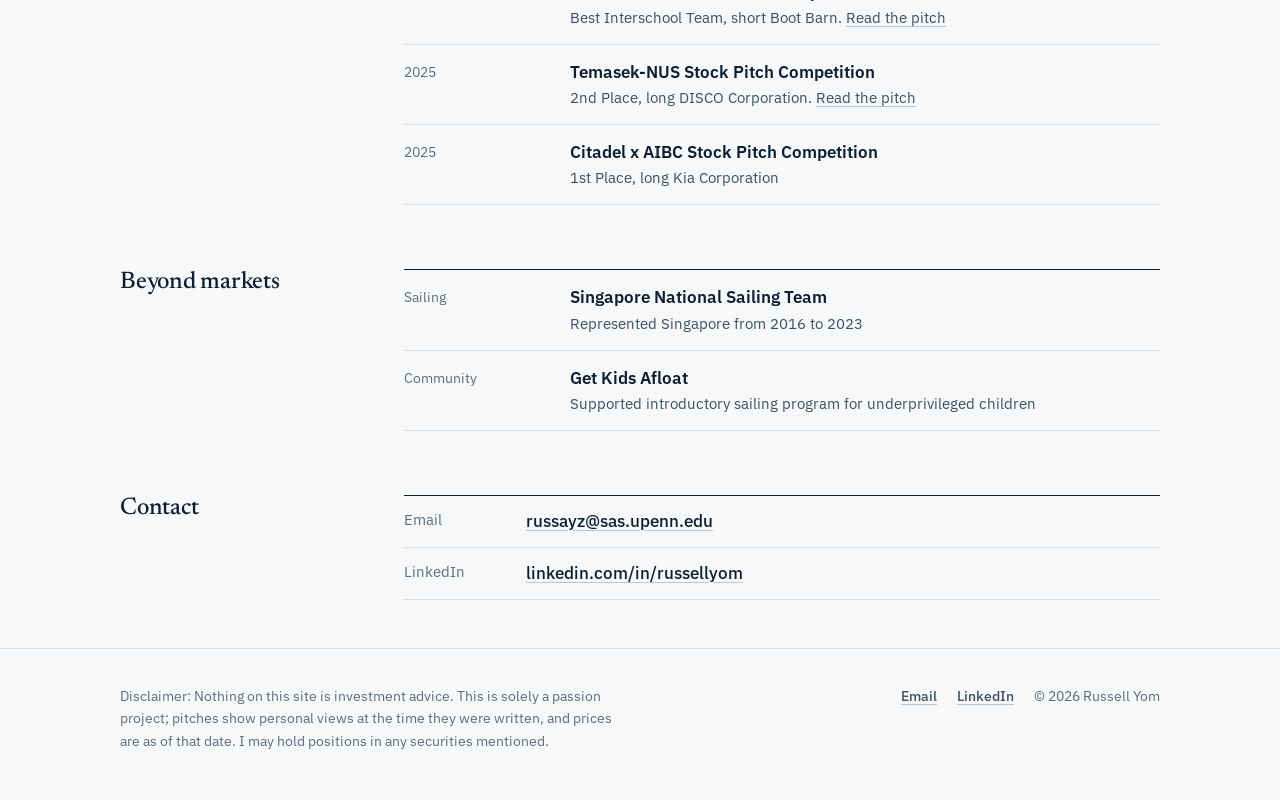
==== commit f9f1f31a: "Fix competition entries for 2025" ====
--- a/about/index.html
+++ b/about/index.html
@@ -78,8 +78,8 @@
     <ol class="timeline">
       <li><span class="when">2026</span><span class="what"><strong>Point72 Academy Case Competition</strong><span>Top 7 / 650+ Teams, short FTAI Aviation. <a href="/research/ftai-aviation/">Read the pitch</a></span></span></li>
       <li><span class="when">2026</span><span class="what"><strong>McGill Global Stock Pitch Competition</strong><span>Best Interschool Team, short Boot Barn. <a href="/research/boot-barn/">Read the pitch</a></span></span></li>
-      <li><span class="when">2025</span><span class="what"><strong>Temasek-NUS Stock Pitch Competition</strong><span>2nd Place, Long DISCO Corporation. <a href="/research/disco/">Read the pitch</a></span></span></li>
-      <li><span class="when">2025</span><span class="what"><strong>Citadel x AIBC Stock Pitch Competition</strong><span>1st place, long Kia Corporation</span></span></li>
+      <li><span class="when">2025</span><span class="what"><strong>Temasek-NUS Stock Pitch Competition</strong><span>2nd Place, long DISCO Corporation. <a href="/research/disco/">Read the pitch</a></span></span></li>
+      <li><span class="when">2025</span><span class="what"><strong>Citadel x AIBC Stock Pitch Competition</strong><span>1st Place, long Kia Corporation</span></span></li>
     </ol>
   </div>
 
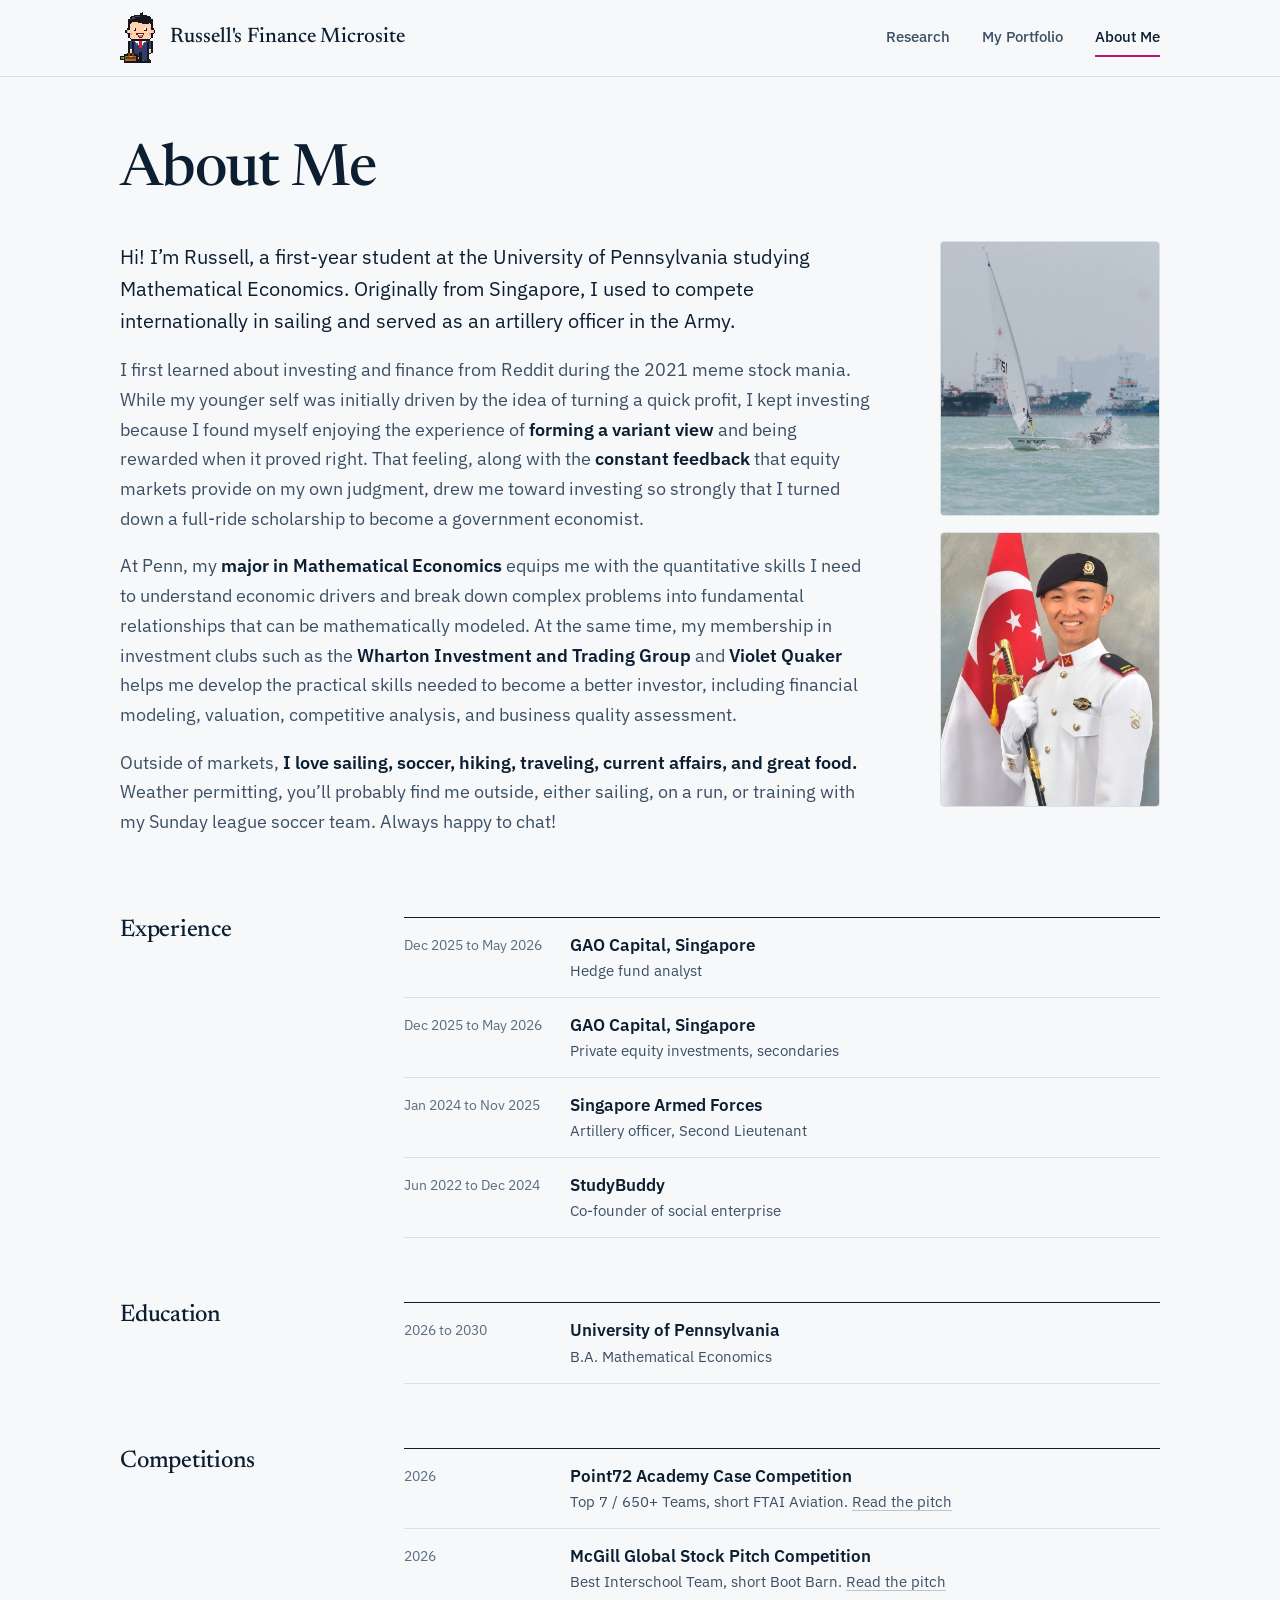
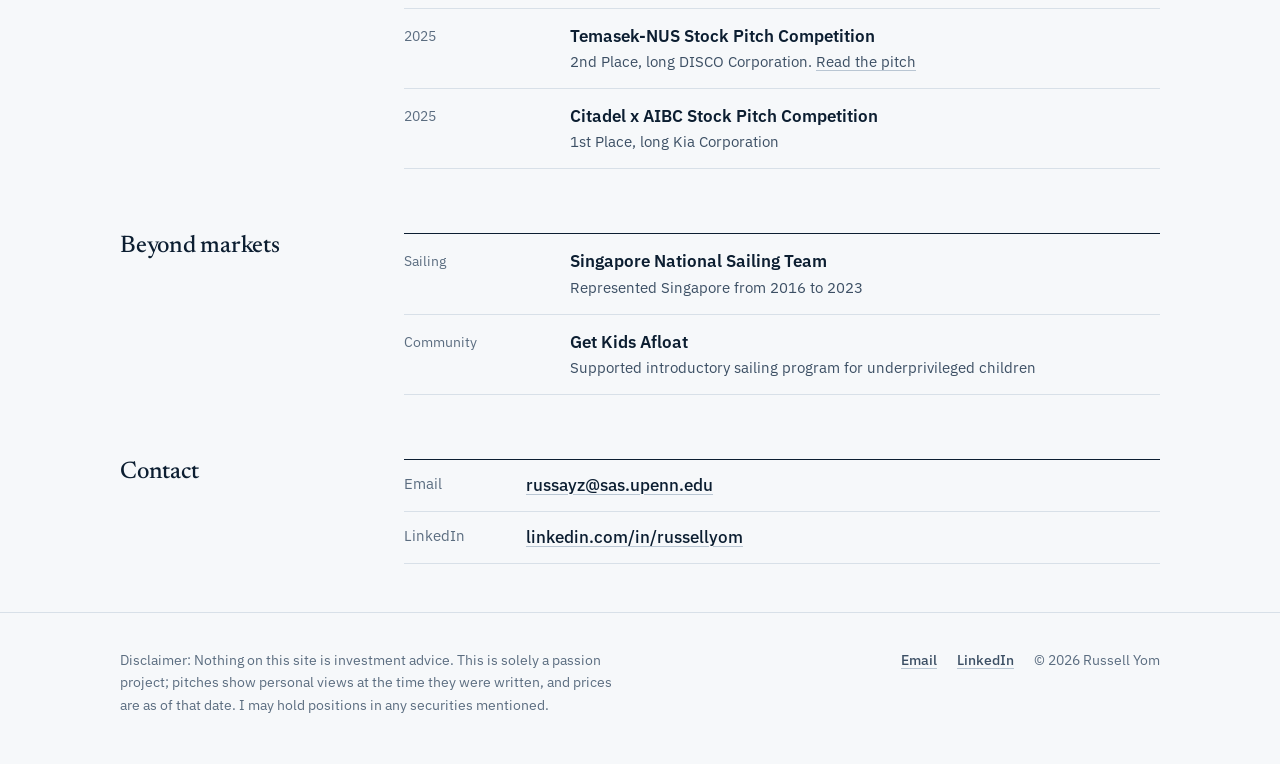
==== commit 93a0e8e4: "About Me: soften the opening lead paragraph Co-Authored-By: Claude Opus 5.5 <noreply@anthropic.com> " ====
--- a/about/index.html
+++ b/about/index.html
@@ -22,7 +22,7 @@
 <link rel="icon" href="/assets/img/favicon.svg?v=2" type="image/svg+xml">
 <link rel="preload" href="/assets/fonts/newsreader-latin-opsz.woff2" as="font" type="font/woff2" crossorigin>
 <link rel="preload" href="/assets/fonts/ibm-plex-sans-latin-400-normal.woff2" as="font" type="font/woff2" crossorigin>
-<link rel="stylesheet" href="/assets/css/site.css?v=20261125g">
+<link rel="stylesheet" href="/assets/css/site.css?v=20261125i">
 </head>
 <body>
 <a class="skip-link" href="#main">Skip to content</a>
--- a/assets/css/site.css
+++ b/assets/css/site.css
@@ -460,7 +460,7 @@
 .record-risk div { justify-content: flex-end; }
 .record-risk dt { white-space: nowrap; }
 @media (min-width: 901px) and (max-width: 1180px) { .record-risk dt { font-size: 12px; } }
-@media (min-width: 901px) and (max-width: 959px) {
+@media (min-width: 901px) and (max-width: 1039px) {
   .record-risk { grid-template-columns: repeat(2, minmax(0, 1fr)); }
   .record-risk div:nth-child(3) { padding-left: 0; border-left: 0; }
 }
@@ -471,7 +471,7 @@
 .about-me-text { grid-column: 1; grid-row: 1; }
 .about-photos { grid-column: 2; grid-row: 1; display: grid; gap: 16px; }
 .about-me-text p { font-size: 18px; line-height: 1.65; color: var(--ink-2); }
-.about-me-text p:first-of-type { color: var(--ink); font-size: clamp(19px, 1.9vw, 22px); line-height: 1.5; font-weight: 500; margin-bottom: 0.4em; text-wrap: pretty; }
+.about-me-text p:first-of-type { color: var(--ink); font-size: clamp(18px, 1.6vw, 20px); line-height: 1.6; text-wrap: pretty; }
 .about-me-text strong { color: var(--ink); font-weight: 600; }
 .about-me-text h2 + p { margin-top: 18px; }
 .about-photos figure { margin: 0; }
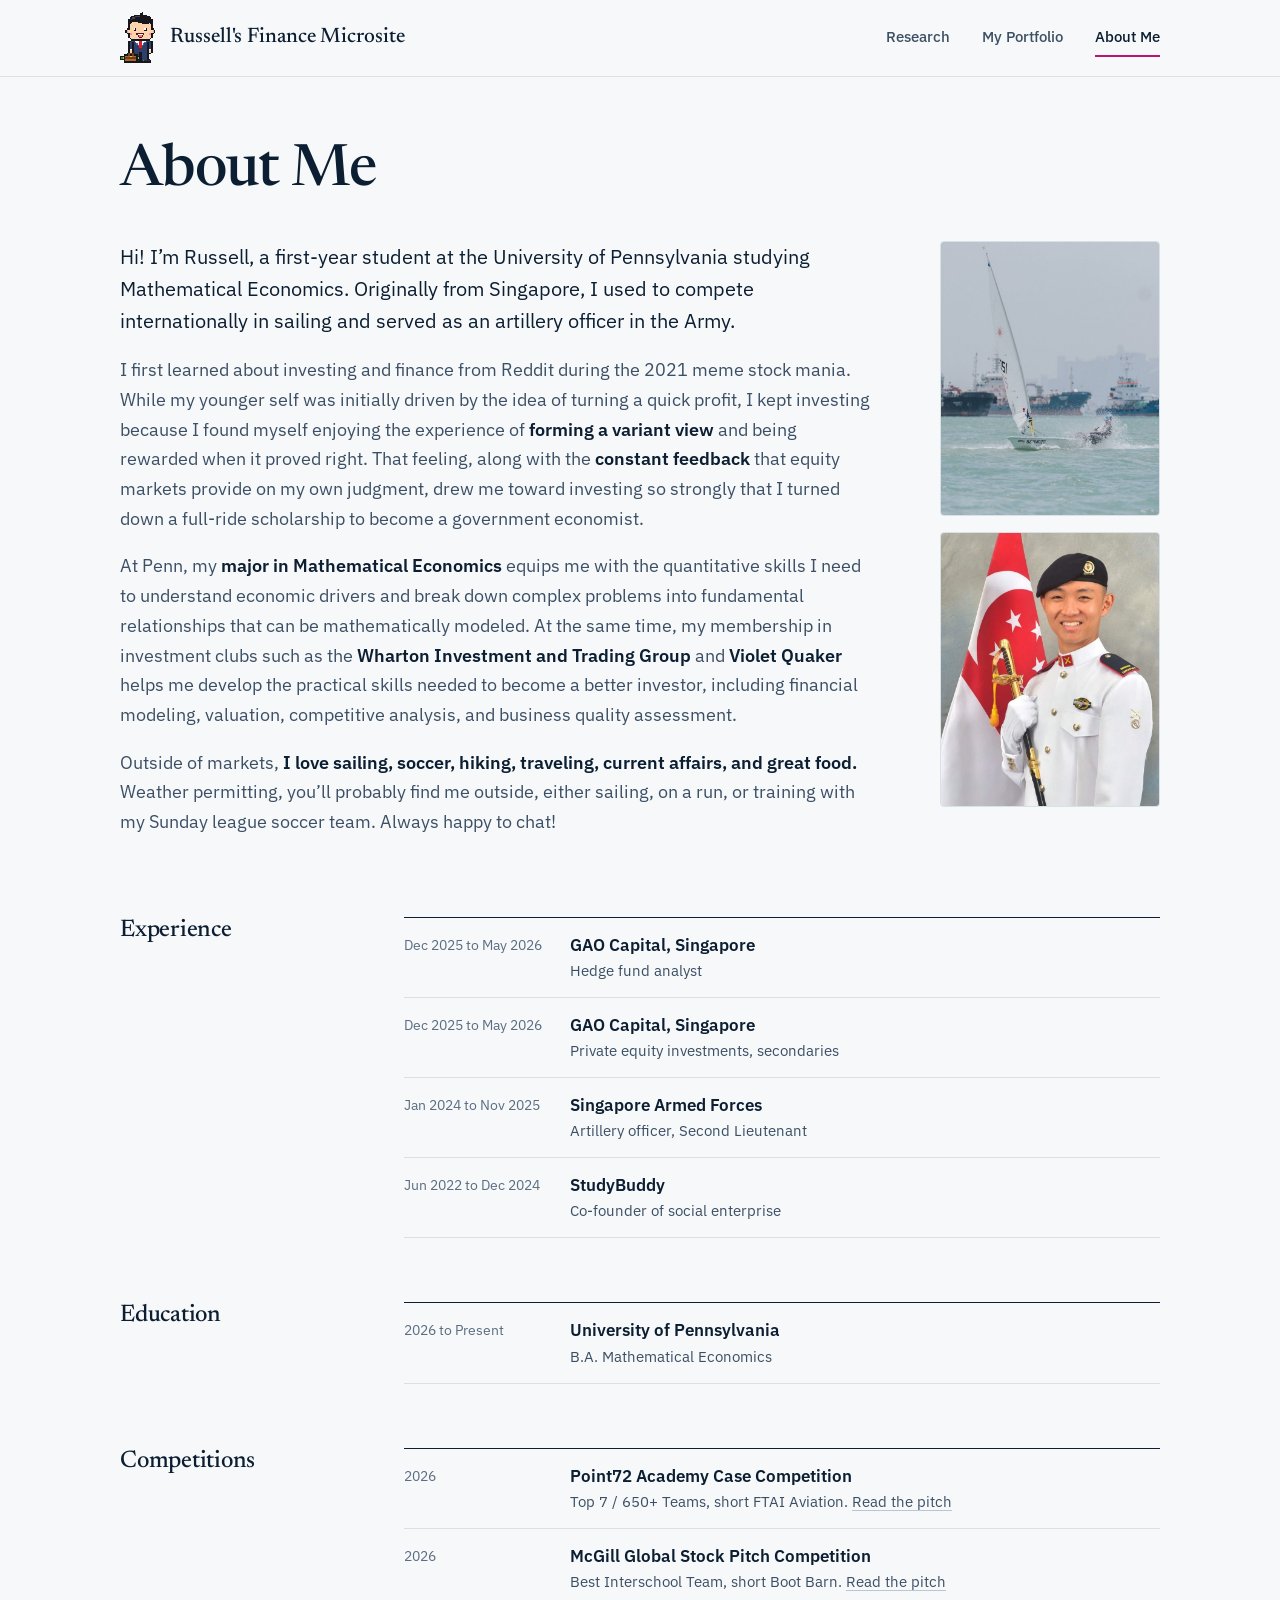
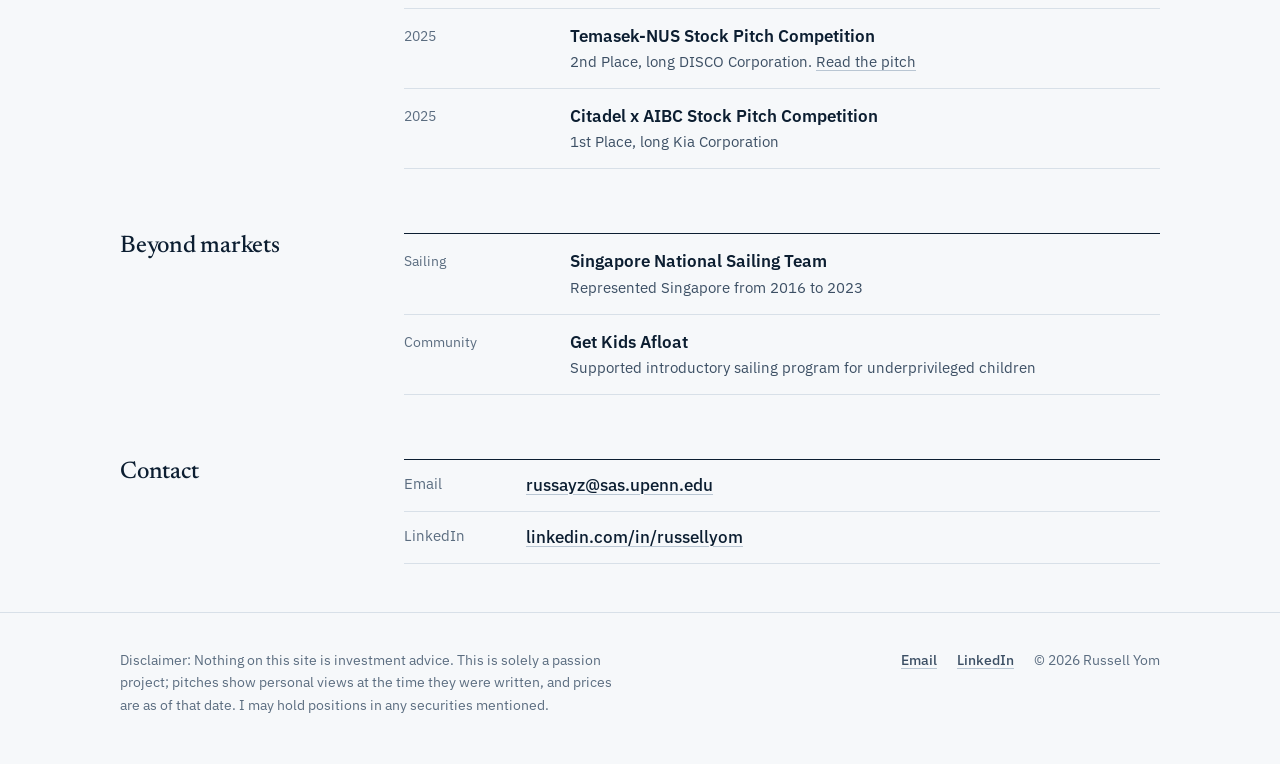
==== commit 5cdf3f8b: "Update education timeline to reflect current status" ====
--- a/about/index.html
+++ b/about/index.html
@@ -22,7 +22,7 @@
 <link rel="icon" href="/assets/img/favicon.svg?v=2" type="image/svg+xml">
 <link rel="preload" href="/assets/fonts/newsreader-latin-opsz.woff2" as="font" type="font/woff2" crossorigin>
 <link rel="preload" href="/assets/fonts/ibm-plex-sans-latin-400-normal.woff2" as="font" type="font/woff2" crossorigin>
-<link rel="stylesheet" href="/assets/css/site.css?v=20261125i">
+<link rel="stylesheet" href="/assets/css/site.css?v=20261125m">
 </head>
 <body>
 <a class="skip-link" href="#main">Skip to content</a>
@@ -69,7 +69,7 @@
   <div class="about-grid">
     <h2>Education</h2>
     <ol class="timeline">
-      <li><span class="when">2026 to 2030</span><span class="what"><strong>University of Pennsylvania</strong><span>B.A. Mathematical Economics</span></span></li>
+      <li><span class="when">2026 to Present</span><span class="what"><strong>University of Pennsylvania</strong><span>B.A. Mathematical Economics</span></span></li>
     </ol>
   </div>
 
--- a/assets/css/site.css
+++ b/assets/css/site.css
@@ -489,3 +489,34 @@
 }
 
 @media (max-width: 560px) { .brand-mark { height: 39px; } }
+
+/* ---------- monthly returns heatmap (My Portfolio): factsheet grid ---------- */
+:root { --hm-pos: #15784a; --hm-neg: #bf3329; --hm-max: 75%; }
+@media (prefers-color-scheme: dark) { :root { --hm-pos: #1d7a4b; --hm-neg: #b5352c; --hm-max: 100%; } }
+.heatmap-scroll { overflow-x: auto; margin-top: 20px; }
+.heatmap { border-collapse: separate; border-spacing: 1px; width: 100%; min-width: 760px; table-layout: fixed; font-size: 13px; }
+.heatmap th, .heatmap td { padding: 0; border: 0; border-radius: 0; text-align: center; vertical-align: middle; }
+.heatmap thead th { position: static; background: transparent; font-size: 11px; font-weight: 600; letter-spacing: 0.08em; text-transform: uppercase; color: var(--ink-3); padding: 0 0 8px; }
+.heatmap .hm-corner { width: 52px; }
+.heatmap tbody th { text-align: left; font-size: 13px; font-weight: 600; color: var(--ink); font-variant-numeric: tabular-nums; padding-right: 10px; }
+.heatmap td { height: 34px; color: var(--ink); font-variant-numeric: tabular-nums; letter-spacing: -0.005em; }
+.heatmap td.is-pos { background: var(--long-bg); }
+.heatmap td.is-neg { background: var(--short-bg); }
+@supports (background: color-mix(in srgb, red 50%, blue)) {
+  .heatmap td.is-pos { background: color-mix(in srgb, var(--hm-pos) calc(var(--a) * var(--hm-max)), var(--surface)); }
+  .heatmap td.is-neg { background: color-mix(in srgb, var(--hm-neg) calc(var(--a) * var(--hm-max)), var(--surface)); }
+}
+.heatmap td.is-empty { background: var(--paper); }
+/* dark mode: a constant-hue ramp. Mixing red or green into the navy card turned small
+   moves mauve and teal, so each step keeps its hue and only gains depth and saturation. */
+@media (prefers-color-scheme: dark) {
+  @supports (color: oklch(0.5 0.1 150)) {
+    .heatmap td.is-pos { background: oklch(calc(0.30 + var(--a) * 0.18) calc(0.025 + var(--a) * 0.085) 155); }
+    .heatmap td.is-neg { background: oklch(calc(0.30 + var(--a) * 0.18) calc(0.025 + var(--a) * 0.09) 25); }
+  }
+  .heatmap td.is-empty { background: rgba(232, 238, 244, 0.035); }
+}
+.heatmap .hm-gap { width: 8px; background: transparent; }
+.heatmap .hm-year { width: 72px; }
+.heatmap td.hm-year { font-weight: 600; }
+.heatmap .hm-corner, .heatmap tbody th { position: sticky; left: 0; z-index: 1; background: var(--surface); }
